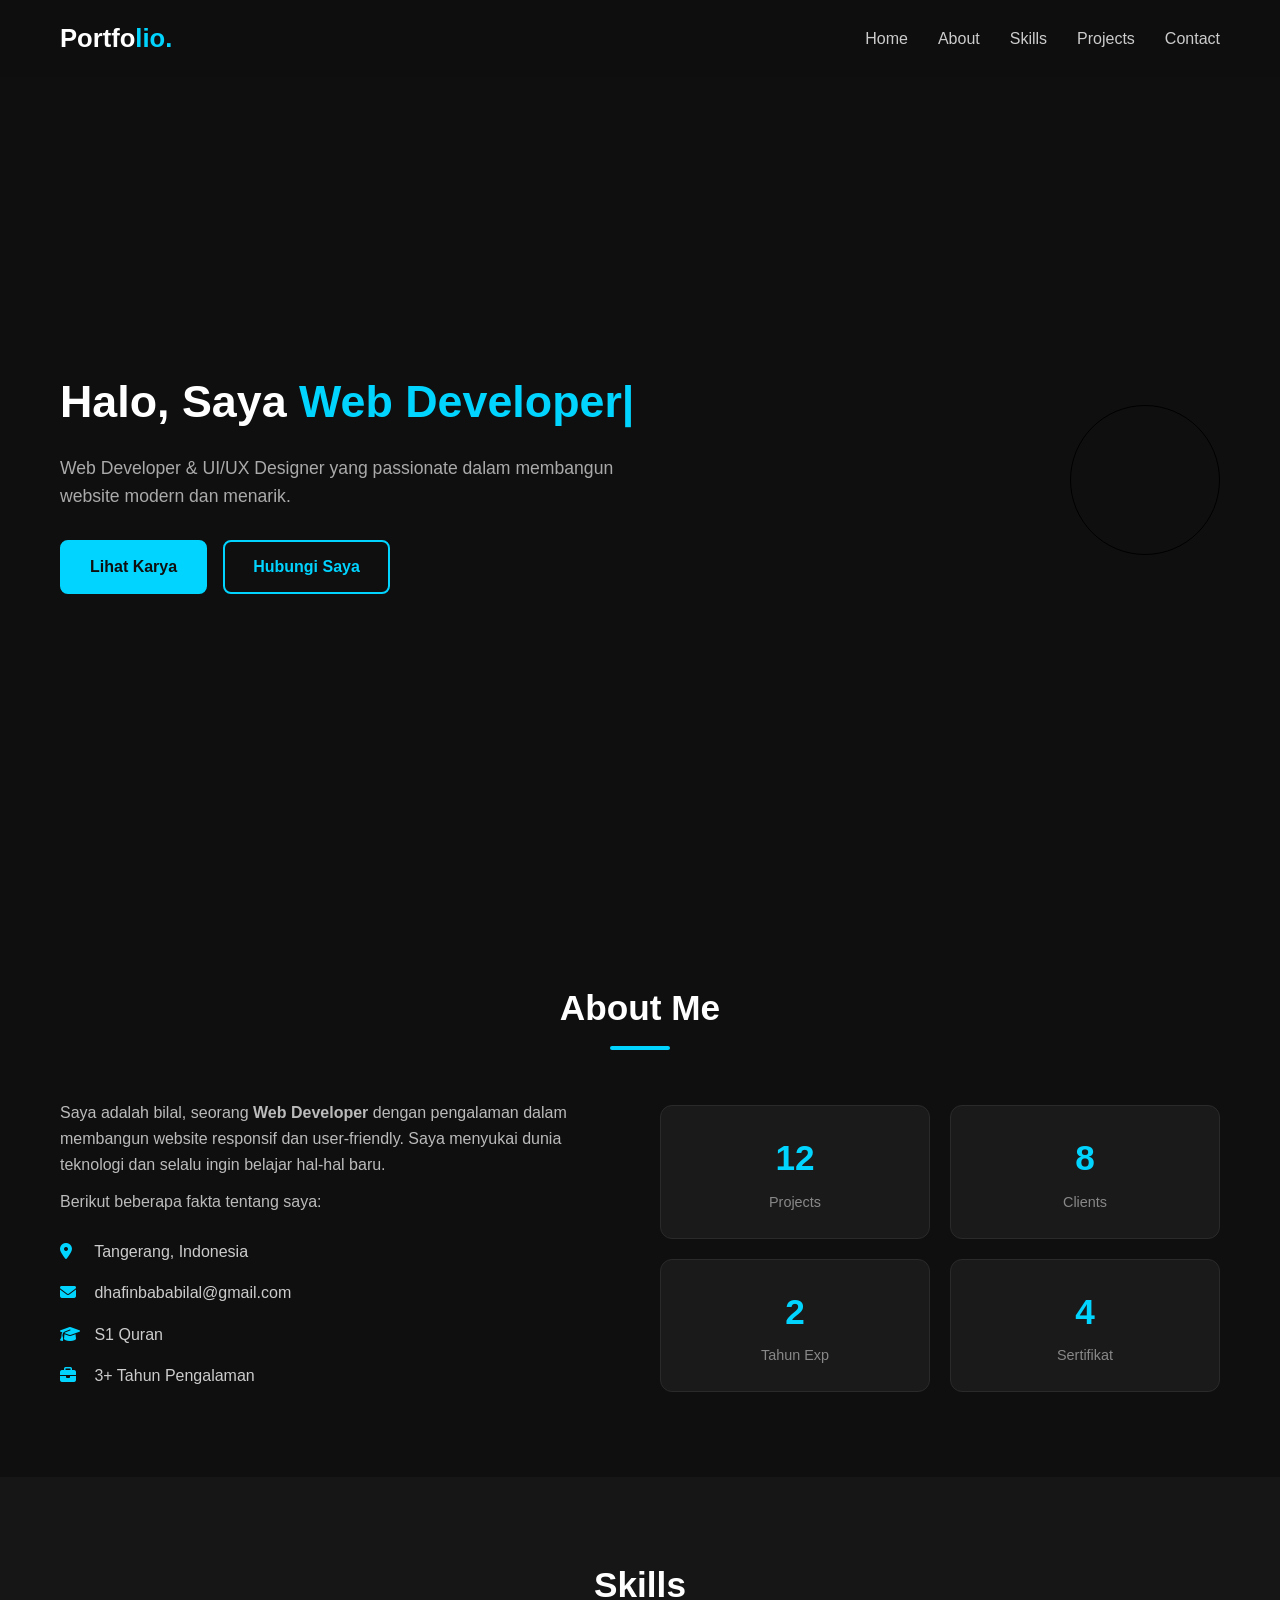
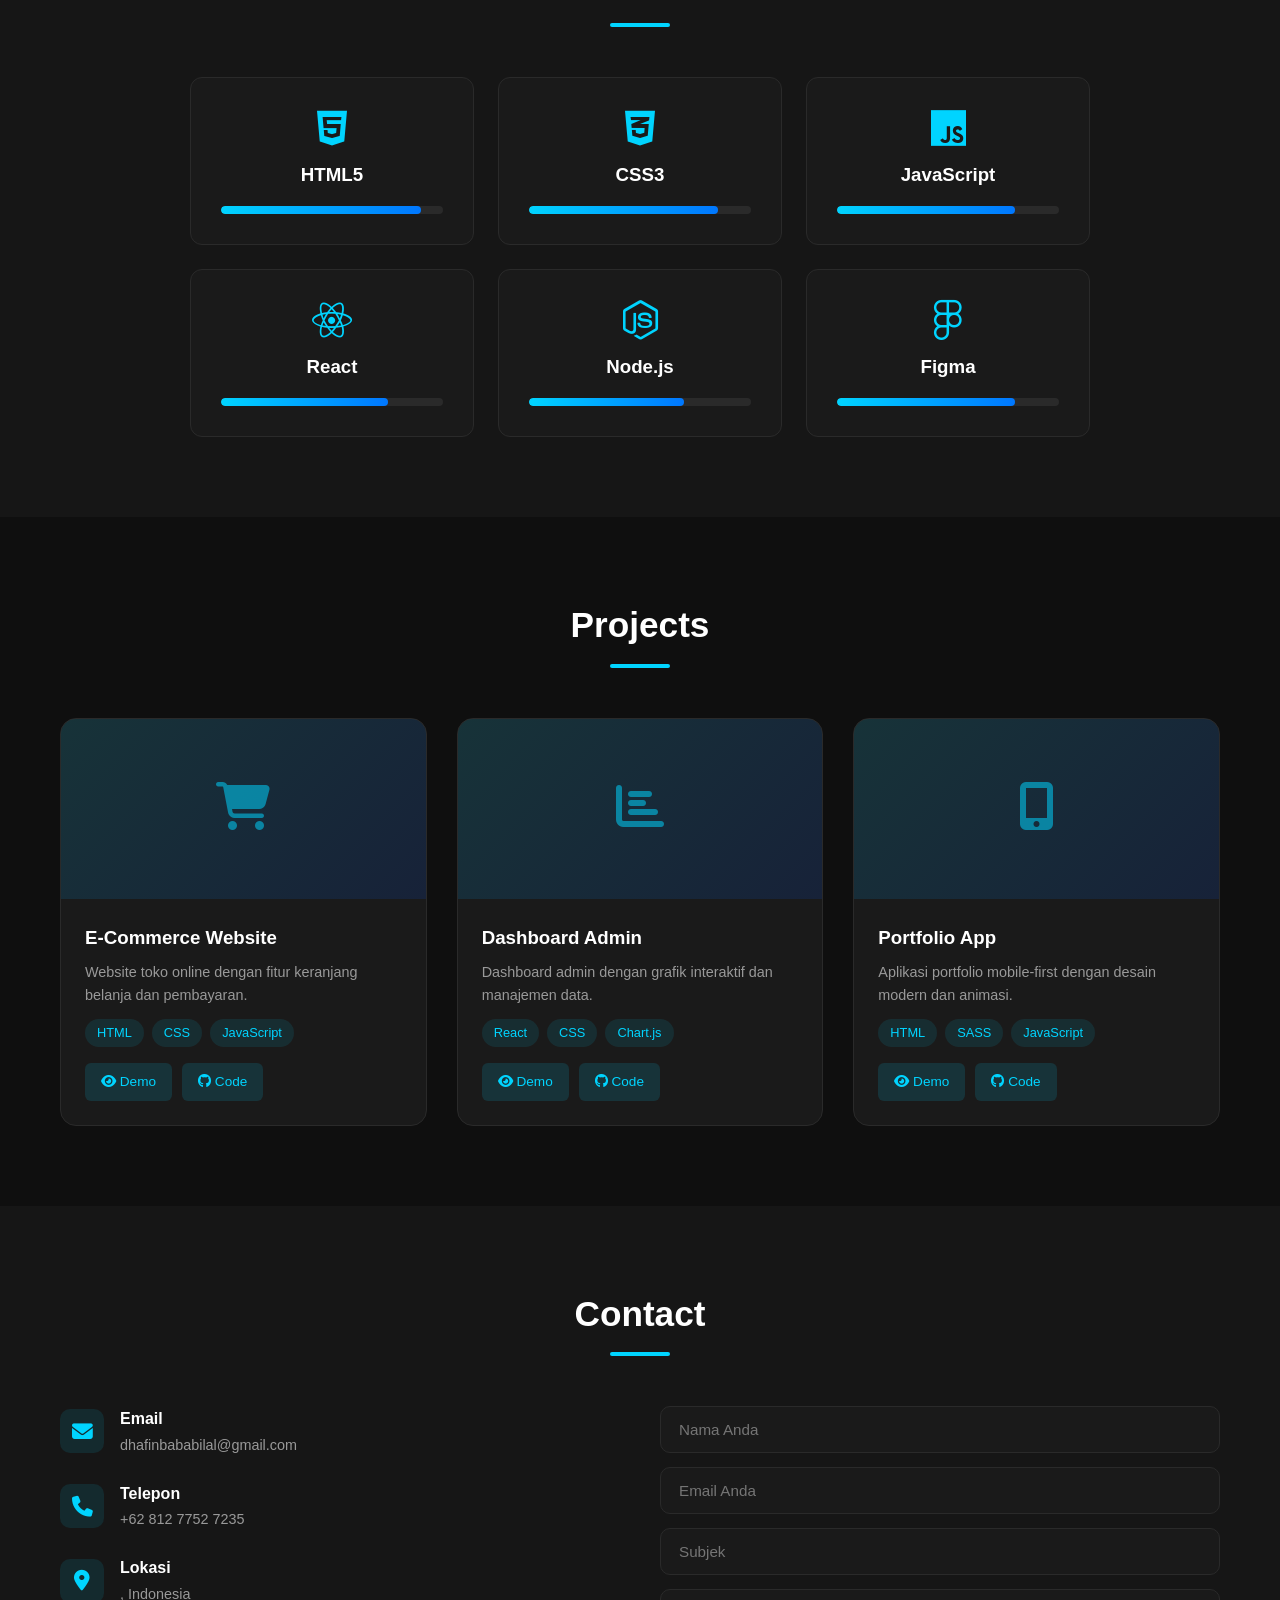
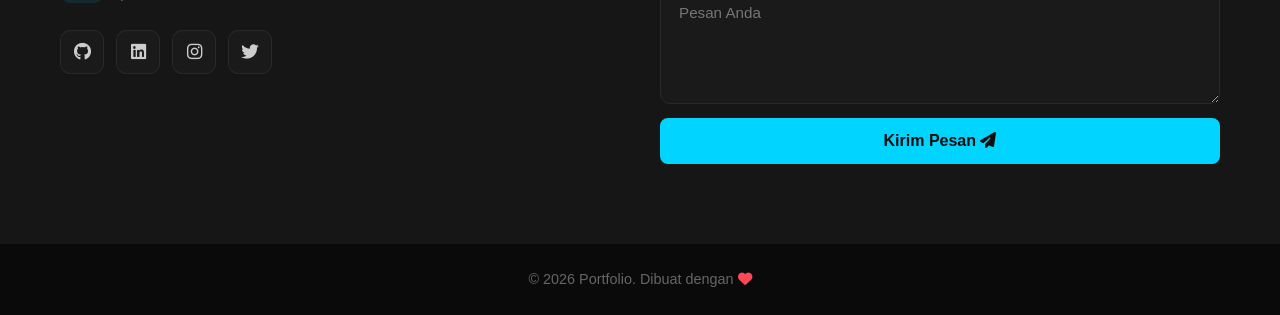
==== index.html @ b6129ddc "Add files via upload" ====
<!DOCTYPE html>
<html lang="id">
<head>
    <meta charset="UTF-8">
    <meta name="viewport" content="width=device-width, initial-scale=1.0">
    <title>Portfolio - Nama Kamu</title>
    <link rel="stylesheet" href="style.css">
    <link rel="stylesheet" href="https://cdnjs.cloudflare.com/ajax/libs/font-awesome/6.5.0/css/all.min.css">
</head>
<body>

    <!-- NAVBAR -->
    <nav class="navbar">
        <div class="logo">Portfo<span>lio.</span></div>
        <ul class="nav-links">
            <li><a href="#home">Home</a></li>
            <li><a href="#about">About</a></li>
            <li><a href="#skills">Skills</a></li>
            <li><a href="#projects">Projects</a></li>
            <li><a href="#contact">Contact</a></li>
        </ul>
        <div class="hamburger">
            <i class="fas fa-bars"></i>
        </div>
    </nav>

    <!-- HERO -->
    <section id="home" class="hero">
        <div class="hero-content">
            <h1>Halo, Saya <span class="typed-text"></span><span class="cursor">|</span></h1>
            <p>Web Developer & UI/UX Designer yang passionate dalam membangun website modern dan menarik.</p>
            <div class="hero-buttons">
                <a href="#projects" class="btn btn-primary">Lihat Karya</a>
                <a href="#contact" class="btn btn-outline">Hubungi Saya</a>
            </div>  
        </div>
        <div class="hero-image">
            <div class="img-ava">
              <img src="images/ava.png" alt="">
                <i class="fas fa-user"></i>
            </div>
        </div>
    </section>

    <!-- ABOUT -->
    <section id="about" class="section">
        <h2 class="section-title">About Me</h2>
        <div class="about-container">
            <div class="about-text">
                <p>Saya adalah bilal, seorang <strong>Web Developer</strong> dengan pengalaman dalam membangun website responsif dan user-friendly. Saya menyukai dunia teknologi dan selalu ingin belajar hal-hal baru.</p>
                <p>Berikut beberapa fakta tentang saya:</p>
                <ul class="about-list">
                    <li><i class="fas fa-map-marker-alt"></i> Tangerang, Indonesia</li>
                    <li><i class="fas fa-envelope"></i> dhafinbababilal@gmail.com</li>
                    <li><i class="fas fa-graduation-cap"></i> S1 Quran</li>
                    <li><i class="fas fa-briefcase"></i> 3+ Tahun Pengalaman</li>
                </ul>
            </div>
            <div class="about-stats">
                <div class="stat-item">
                    <h3 class="counter" data-target="15">0</h3>
                    <p>Projects</p>
                </div>
                <div class="stat-item">
                    <h3 class="counter" data-target="10">0</h3>
                    <p>Clients</p>
                </div>
                <div class="stat-item">
                    <h3 class="counter" data-target="2">0</h3>
                    <p>Tahun Exp</p>
                </div>
                <div class="stat-item">
                    <h3 class="counter" data-target="5">0</h3>
                    <p>Sertifikat</p>
                </div>
            </div>
        </div>
    </section>

    <!-- SKILLS -->
    <section id="skills" class="section section-alt">
        <h2 class="section-title">Skills</h2>
        <div class="skills-container">
            <div class="skill-card">
                <i class="fab fa-html5"></i>
                <h3>HTML5</h3>
                <div class="progress-bar"><div class="progress" data-width="90"></div></div>
            </div>
            <div class="skill-card">
                <i class="fab fa-css3-alt"></i>
                <h3>CSS3</h3>
                <div class="progress-bar"><div class="progress" data-width="85"></div></div>
            </div>
            <div class="skill-card">
                <i class="fab fa-js"></i>
                <h3>JavaScript</h3>
                <div class="progress-bar"><div class="progress" data-width="80"></div></div>
            </div>
            <div class="skill-card">
                <i class="fab fa-react"></i>
                <h3>React</h3>
                <div class="progress-bar"><div class="progress" data-width="75"></div></div>
            </div>
            <div class="skill-card">
                <i class="fab fa-node-js"></i>
                <h3>Node.js</h3>
                <div class="progress-bar"><div class="progress" data-width="70"></div></div>
            </div>
            <div class="skill-card">
                <i class="fab fa-figma"></i>
                <h3>Figma</h3>
                <div class="progress-bar"><div class="progress" data-width="80"></div></div>
            </div>
        </div>
    </section>

    <!-- PROJECTS -->
    <section id="projects" class="section">
        <h2 class="section-title">Projects</h2>
        <div class="projects-container">
            <div class="project-card">
                <div class="project-image">
                    <div class="project-placeholder"><i class="fas fa-shopping-cart"></i></div>
                </div>
                <div class="project-info">
                    <h3>E-Commerce Website</h3>
                    <p>Website toko online dengan fitur keranjang belanja dan pembayaran.</p>
                    <div class="tech-tags">
                        <span>HTML</span><span>CSS</span><span>JavaScript</span>
                    </div>
                    <div class="project-links">
                        <a href="#" class="btn-small"><i class="fas fa-eye"></i> Demo</a>
                        <a href="#" class="btn-small"><i class="fab fa-github"></i> Code</a>
                    </div>
                </div>
            </div>
            <div class="project-card">
                <div class="project-image">
                    <div class="project-placeholder"><i class="fas fa-chart-bar"></i></div>
                </div>
                <div class="project-info">
                    <h3>Dashboard Admin</h3>
                    <p>Dashboard admin dengan grafik interaktif dan manajemen data.</p>
                    <div class="tech-tags">
                        <span>React</span><span>CSS</span><span>Chart.js</span>
                    </div>
                    <div class="project-links">
                        <a href="#" class="btn-small"><i class="fas fa-eye"></i> Demo</a>
                        <a href="#" class="btn-small"><i class="fab fa-github"></i> Code</a>
                    </div>
                </div>
            </div>
            <div class="project-card">
                <div class="project-image">
                    <div class="project-placeholder"><i class="fas fa-mobile-alt"></i></div>
                </div>
                <div class="project-info">
                    <h3>Portfolio App</h3>
                    <p>Aplikasi portfolio mobile-first dengan desain modern dan animasi.</p>
                    <div class="tech-tags">
                        <span>HTML</span><span>SASS</span><span>JavaScript</span>
                    </div>
                    <div class="project-links">
                        <a href="#" class="btn-small"><i class="fas fa-eye"></i> Demo</a>
                        <a href="#" class="btn-small"><i class="fab fa-github"></i> Code</a>
                    </div>
                </div>
            </div>
        </div>
    </section>

    <!-- CONTACT -->
    <section id="contact" class="section section-alt">
        <h2 class="section-title">Contact</h2>
        <div class="contact-container">
            <div class="contact-info">
                <div class="contact-item">
                    <i class="fas fa-envelope"></i>
                    <div>
                        <h4>Email</h4>
                        <p>dhafinbababilal@gmail.com</p>
                    </div>
                </div>
                <div class="contact-item">
                    <i class="fas fa-phone"></i>
                    <div>
                        <h4>Telepon</h4>
                        <p>+62 812 7752 7235</p>
                    </div>
                </div>
                <div class="contact-item">
                    <i class="fas fa-map-marker-alt"></i>
                    <div>
                        <h4>Lokasi</h4>
                        <p>, Indonesia</p>
                    </div>
                </div>
                <div class="social-links">
                    <a href="#"><i class="fab fa-github"></i></a>
                    <a href="#"><i class="fab fa-linkedin"></i></a>
                    <a href="#"><i class="fab fa-instagram"></i></a>
                    <a href="#"><i class="fab fa-twitter"></i></a>
                </div>
            </div>
            <form class="contact-form" id="contactForm">
                <input type="text" placeholder="Nama Anda" required>
                <input type="email" placeholder="Email Anda" required>
                <input type="text" placeholder="Subjek">
                <textarea placeholder="Pesan Anda" rows="5" required></textarea>
                <button type="submit" class="btn btn-primary">Kirim Pesan <i class="fas fa-paper-plane"></i></button>
            </form>
        </div>
    </section>

    <!-- FOOTER -->
    <footer>
        <p>&copy; 2026 Portfolio. Dibuat dengan <i class="fas fa-heart"></i></p>
    </footer>

    <script src="script.js"></script>
</body>
</html>
---- style.css ----
/* ============ RESET & BASE ============ */
* {
    margin: 0;
    padding: 0;
    box-sizing: border-box;
}

html {
    scroll-behavior: smooth;
}

body {
    font-family: 'Segoe UI', Tahoma, Geneva, Verdana, sans-serif;
    background-color: #0f0f0f;
    color: #e0e0e0;
    line-height: 1.6;
}

a {
    text-decoration: none;
    color: inherit;
}

ul {
    list-style: none;
}

/* ============ NAVBAR ============ */
.navbar {
    position: fixed;
    top: 0;
    width: 100%;
    display: flex;
    justify-content: space-between;
    align-items: center;
    padding: 18px 60px;
    background: rgba(15, 15, 15, 0.85);
    backdrop-filter: blur(12px);
    z-index: 1000;
    transition: all 0.3s;
}

.img-ava {
  width: 150px;        
  height: 150px;       
  border-radius: 200%; 
  overflow: hidden;    
  
  border: 1px solid black; 
}

.img-ava img {
  width: 100%;         
  object-fit: cover;  
}

.navbar.scrolled {
    padding: 12px 60px;
    box-shadow: 0 2px 30px rgba(0, 0, 0, 0.5);
}

.logo {
    font-size: 1.6rem;
    font-weight: 700;
    color: #fff;
}

.logo span {
    color: #00d4ff;
}

.nav-links {
    display: flex;
    gap: 30px;
}

.nav-links a {
    color: #ccc;
    font-weight: 500;
    position: relative;
    transition: color 0.3s;
}

.nav-links a::after {
    content: '';
    position: absolute;
    bottom: -4px;
    left: 0;
    width: 0;
    height: 2px;
    background: #00d4ff;
    transition: width 0.3s;
}

.nav-links a:hover {
    color: #00d4ff;
}

.nav-links a:hover::after {
    width: 100%;
}

.hamburger {
    display: none;
    font-size: 1.5rem;
    cursor: pointer;
    color: #fff;
}

/* ============ HERO ============ */
.hero {
    min-height: 100vh;
    display: flex;
    align-items: center;
    justify-content: space-between;
    padding: 120px 60px 60px;
    gap: 40px;
}

.hero-content {
    max-width: 600px;
}

.hero-content h1 {
    font-size: 2.8rem;
    margin-bottom: 16px;
    color: #fff;
}

.hero-content h1 span.typed-text {
    color: #00d4ff;
}

.cursor {
    display: inline-block;
    color: #00d4ff;
    animation: blink 0.7s infinite;
}

@keyframes blink {
    0%, 100% { opacity: 1; }
    50% { opacity: 0; }
}

.hero-content p {
    font-size: 1.1rem;
    color: #aaa;
    margin-bottom: 30px;
}

.hero-buttons {
    display: flex;
    gap: 16px;
}

.btn {
    padding: 12px 28px;
    border-radius: 8px;
    font-size: 1rem;
    font-weight: 600;
    cursor: pointer;
    transition: all 0.3s;
    border: 2px solid transparent;
}

.btn-primary {
    background: #00d4ff;
    color: #0f0f0f;
    border-color: #00d4ff;
}

.btn-primary:hover {
    background: transparent;
    color: #00d4ff;
}

.btn-outline {
    background: transparent;
    color: #00d4ff;
    border-color: #00d4ff;
}

.btn-outline:hover {
    background: #00d4ff;
    color: #0f0f0f;
}

.hero-image {
    display: flex;
    justify-content: center;
    align-items: center;
}

.image-placeholder {
    width: 300px;
    height: 300px;
    border-radius: 50%;
    background: linear-gradient(135deg, #00d4ff33, #0055ff33);
    display: flex;
    align-items: center;
    justify-content: center;
    font-size: 6rem;
    color: #00d4ff;
    border: 3px solid #00d4ff44;
}

/* ============ SECTIONS ============ */
.section {
    padding: 80px 60px;
}

.section-alt {
    background: #161616;
}

.section-title {
    text-align: center;
    font-size: 2.2rem;
    margin-bottom: 50px;
    color: #fff;
    position: relative;
}

.section-title::after {
    content: '';
    display: block;
    width: 60px;
    height: 4px;
    background: #00d4ff;
    margin: 10px auto 0;
    border-radius: 2px;
}

/* ============ ABOUT ============ */
.about-container {
    display: grid;
    grid-template-columns: 1fr 1fr;
    gap: 40px;
    align-items: center;
}

.about-text p {
    margin-bottom: 12px;
    color: #bbb;
}

.about-list {
    margin-top: 16px;
}

.about-list li {
    padding: 8px 0;
    color: #ccc;
}

.about-list i {
    color: #00d4ff;
    margin-right: 10px;
    width: 20px;
}

.about-stats {
    display: grid;
    grid-template-columns: 1fr 1fr;
    gap: 20px;
}

.stat-item {
    background: #1a1a1a;
    padding: 24px;
    border-radius: 12px;
    text-align: center;
    border: 1px solid #2a2a2a;
    transition: transform 0.3s, border-color 0.3s;
}

.stat-item:hover {
    transform: translateY(-5px);
    border-color: #00d4ff44;
}

.stat-item h3 {
    font-size: 2.2rem;
    color: #00d4ff;
}

.stat-item p {
    color: #888;
    font-size: 0.9rem;
    margin-top: 4px;
}

/* ============ SKILLS ============ */
.skills-container {
    display: grid;
    grid-template-columns: repeat(3, 1fr);
    gap: 24px;
    max-width: 900px;
    margin: 0 auto;
}

.skill-card {
    background: #1a1a1a;
    padding: 30px;
    border-radius: 12px;
    text-align: center;
    border: 1px solid #2a2a2a;
    transition: transform 0.3s, border-color 0.3s;
}

.skill-card:hover {
    transform: translateY(-5px);
    border-color: #00d4ff44;
}

.skill-card i {
    font-size: 2.5rem;
    color: #00d4ff;
    margin-bottom: 12px;
}

.skill-card h3 {
    margin-bottom: 16px;
    color: #fff;
}

.progress-bar {
    width: 100%;
    height: 8px;
    background: #2a2a2a;
    border-radius: 4px;
    overflow: hidden;
}

.progress {
    height: 100%;
    background: linear-gradient(90deg, #00d4ff, #0077ff);
    border-radius: 4px;
    width: 0;
    transition: width 1.2s ease;
}

/* ============ PROJECTS ============ */
.projects-container {
    display: grid;
    grid-template-columns: repeat(auto-fit, minmax(300px, 1fr));
    gap: 30px;
}

.project-card {
    background: #1a1a1a;
    border-radius: 16px;
    overflow: hidden;
    border: 1px solid #2a2a2a;
    transition: transform 0.3s, border-color 0.3s;
}

.project-card:hover {
    transform: translateY(-8px);
    border-color: #00d4ff44;
}

.project-image {
    height: 180px;
    background: linear-gradient(135deg, #00d4ff22, #0055ff22);
    display: flex;
    align-items: center;
    justify-content: center;
}

.project-placeholder {
    font-size: 3rem;
    color: #00d4ff88;
}

.project-info {
    padding: 24px;
}

.project-info h3 {
    color: #fff;
    margin-bottom: 8px;
}

.project-info p {
    color: #999;
    font-size: 0.9rem;
    margin-bottom: 12px;
}

.tech-tags {
    display: flex;
    flex-wrap: wrap;
    gap: 8px;
    margin-bottom: 16px;
}

.tech-tags span {
    background: #00d4ff1a;
    color: #00d4ff;
    padding: 4px 12px;
    border-radius: 20px;
    font-size: 0.8rem;
}

.project-links {
    display: flex;
    gap: 10px;
}

.btn-small {
    padding: 8px 16px;
    border-radius: 6px;
    font-size: 0.85rem;
    background: #00d4ff22;
    color: #00d4ff;
    transition: all 0.3s;
}

.btn-small:hover {
    background: #00d4ff;
    color: #0f0f0f;
}

/* ============ CONTACT ============ */
.contact-container {
    display: grid;
    grid-template-columns: 1fr 1fr;
    gap: 40px;
}

.contact-item {
    display: flex;
    align-items: center;
    gap: 16px;
    margin-bottom: 24px;
}

.contact-item i {
    font-size: 1.3rem;
    color: #00d4ff;
    width: 44px;
    height: 44px;
    background: #00d4ff1a;
    display: flex;
    align-items: center;
    justify-content: center;
    border-radius: 10px;
}

.contact-item h4 {
    color: #fff;
    margin-bottom: 2px;
}

.contact-item p {
    color: #999;
    font-size: 0.9rem;
}

.social-links {
    display: flex;
    gap: 12px;
    margin-top: 20px;
}

.social-links a {
    width: 44px;
    height: 44px;
    background: #1a1a1a;
    border: 1px solid #2a2a2a;
    border-radius: 10px;
    display: flex;
    align-items: center;
    justify-content: center;
    font-size: 1.1rem;
    color: #ccc;
    transition: all 0.3s;
}

.social-links a:hover {
    background: #00d4ff;
    color: #0f0f0f;
    border-color: #00d4ff;
    transform: translateY(-3px);
}

.contact-form {
    display: flex;
    flex-direction: column;
    gap: 14px;
}

.contact-form input,
.contact-form textarea {
    padding: 14px 18px;
    background: #1a1a1a;
    border: 1px solid #2a2a2a;
    border-radius: 10px;
    color: #e0e0e0;
    font-size: 0.95rem;
    font-family: inherit;
    transition: border-color 0.3s;
    outline: none;
}

.contact-form input:focus,
.contact-form textarea:focus {
    border-color: #00d4ff;
}

/* ============ FOOTER ============ */
footer {
    text-align: center;
    padding: 24px;
    background: #0a0a0a;
    color: #666;
    font-size: 0.9rem;
}

footer i {
    color: #ff4757;
}

/* ============ SCROLL ANIMATION ============ */
.fade-in {
    opacity: 0;
    transform: translateY(30px);
    transition: opacity 0.6s ease, transform 0.6s ease;
}

.fade-in.visible {
    opacity: 1;
    transform: translateY(0);
}

/* ============ RESPONSIVE ============ */
@media (max-width: 768px) {
    .navbar {
        padding: 16px 24px;
    }

    .hamburger {
        display: block;
    }

    .nav-links {
        position: fixed;
        top: 0;
        right: -100%;
        width: 60%;
        height: 100vh;
        background: #1a1a1a;
        flex-direction: column;
        align-items: center;
        justify-content: center;
        gap: 24px;
        transition: right 0.4s;
    }

    .nav-links.active {
        right: 0;
    }

    .hero {
        flex-direction: column-reverse;
        text-align: center;
        padding: 120px 24px 60px;
    }

    .hero-content h1 {
        font-size: 2rem;
    }

    .hero-buttons {
        justify-content: center;
    }

    .image-placeholder {
        width: 200px;
        height: 200px;
        font-size: 4rem;
    }

    .section {
        padding: 60px 24px;
    }

    .about-container {
        grid-template-columns: 1fr;
    }

    .skills-container {
        grid-template-columns: repeat(2, 1fr);
    }

    .contact-container {
        grid-template-columns: 1fr;
    }
}
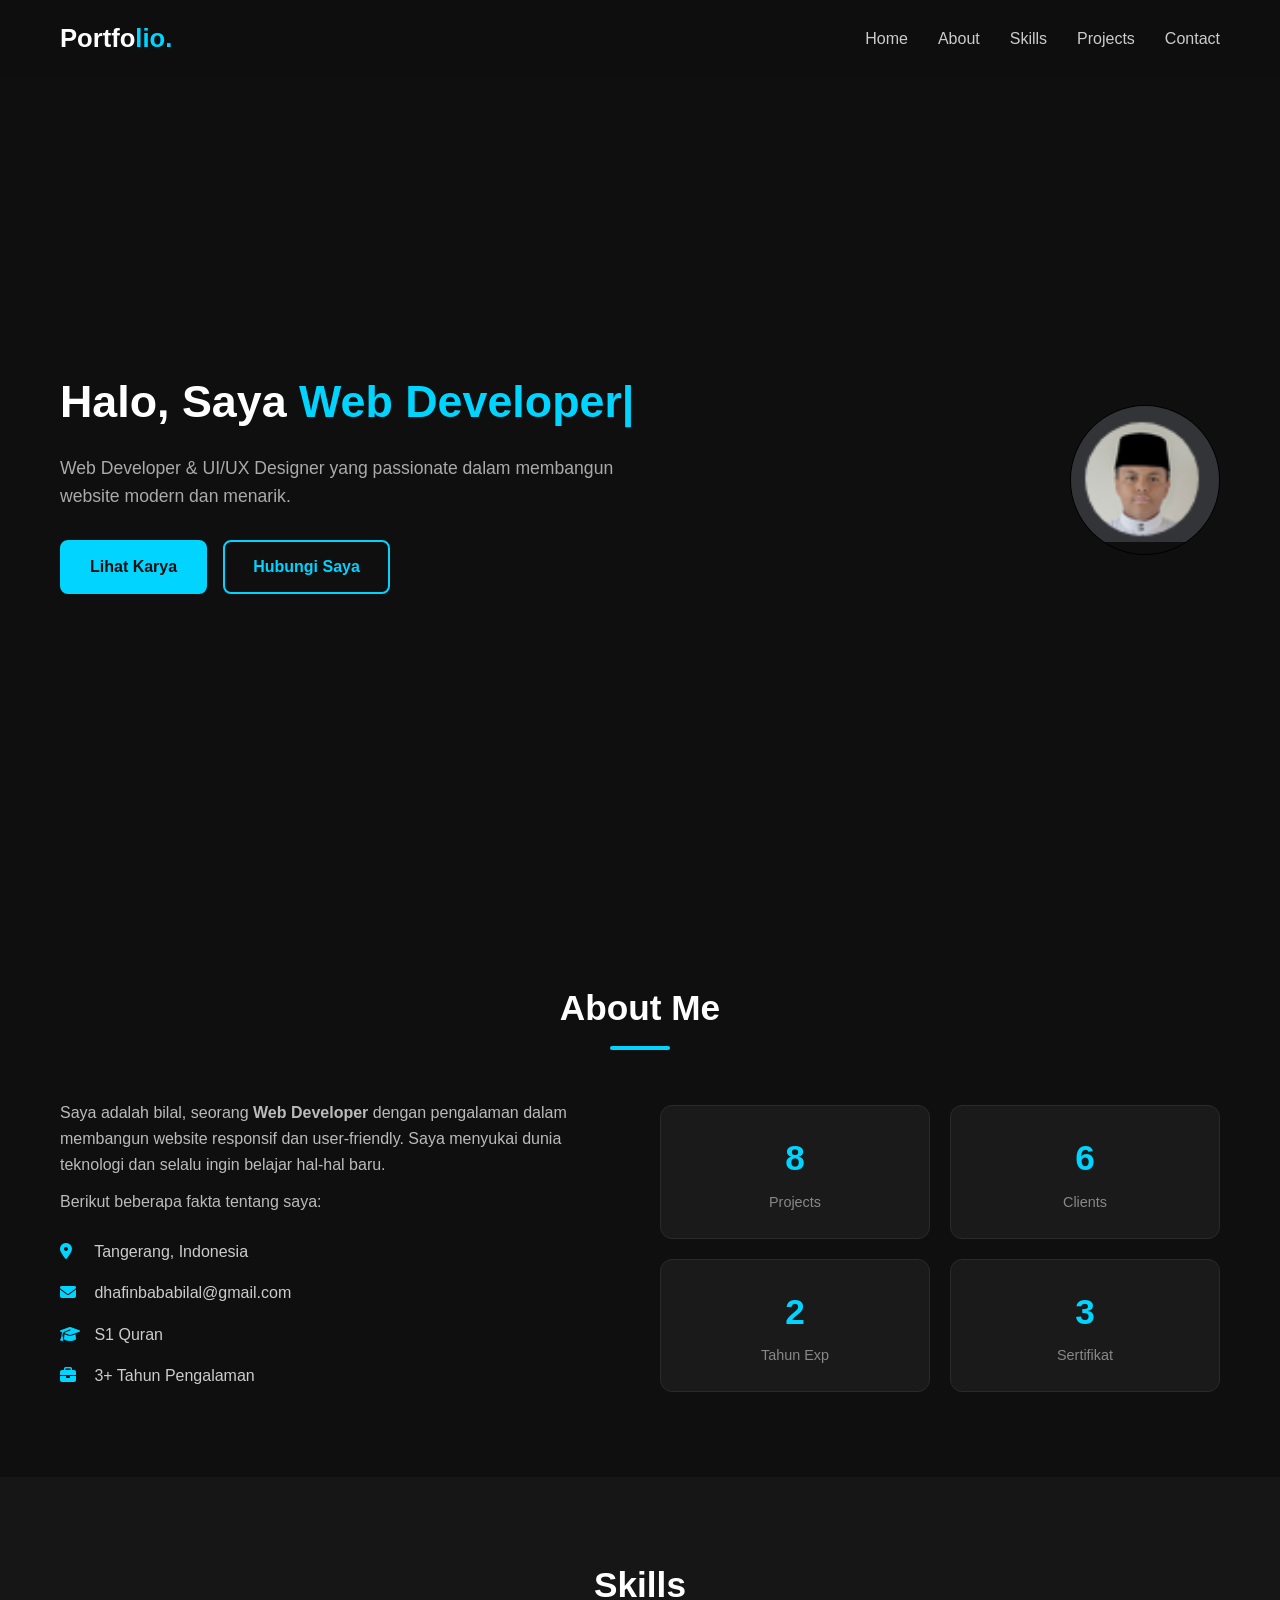
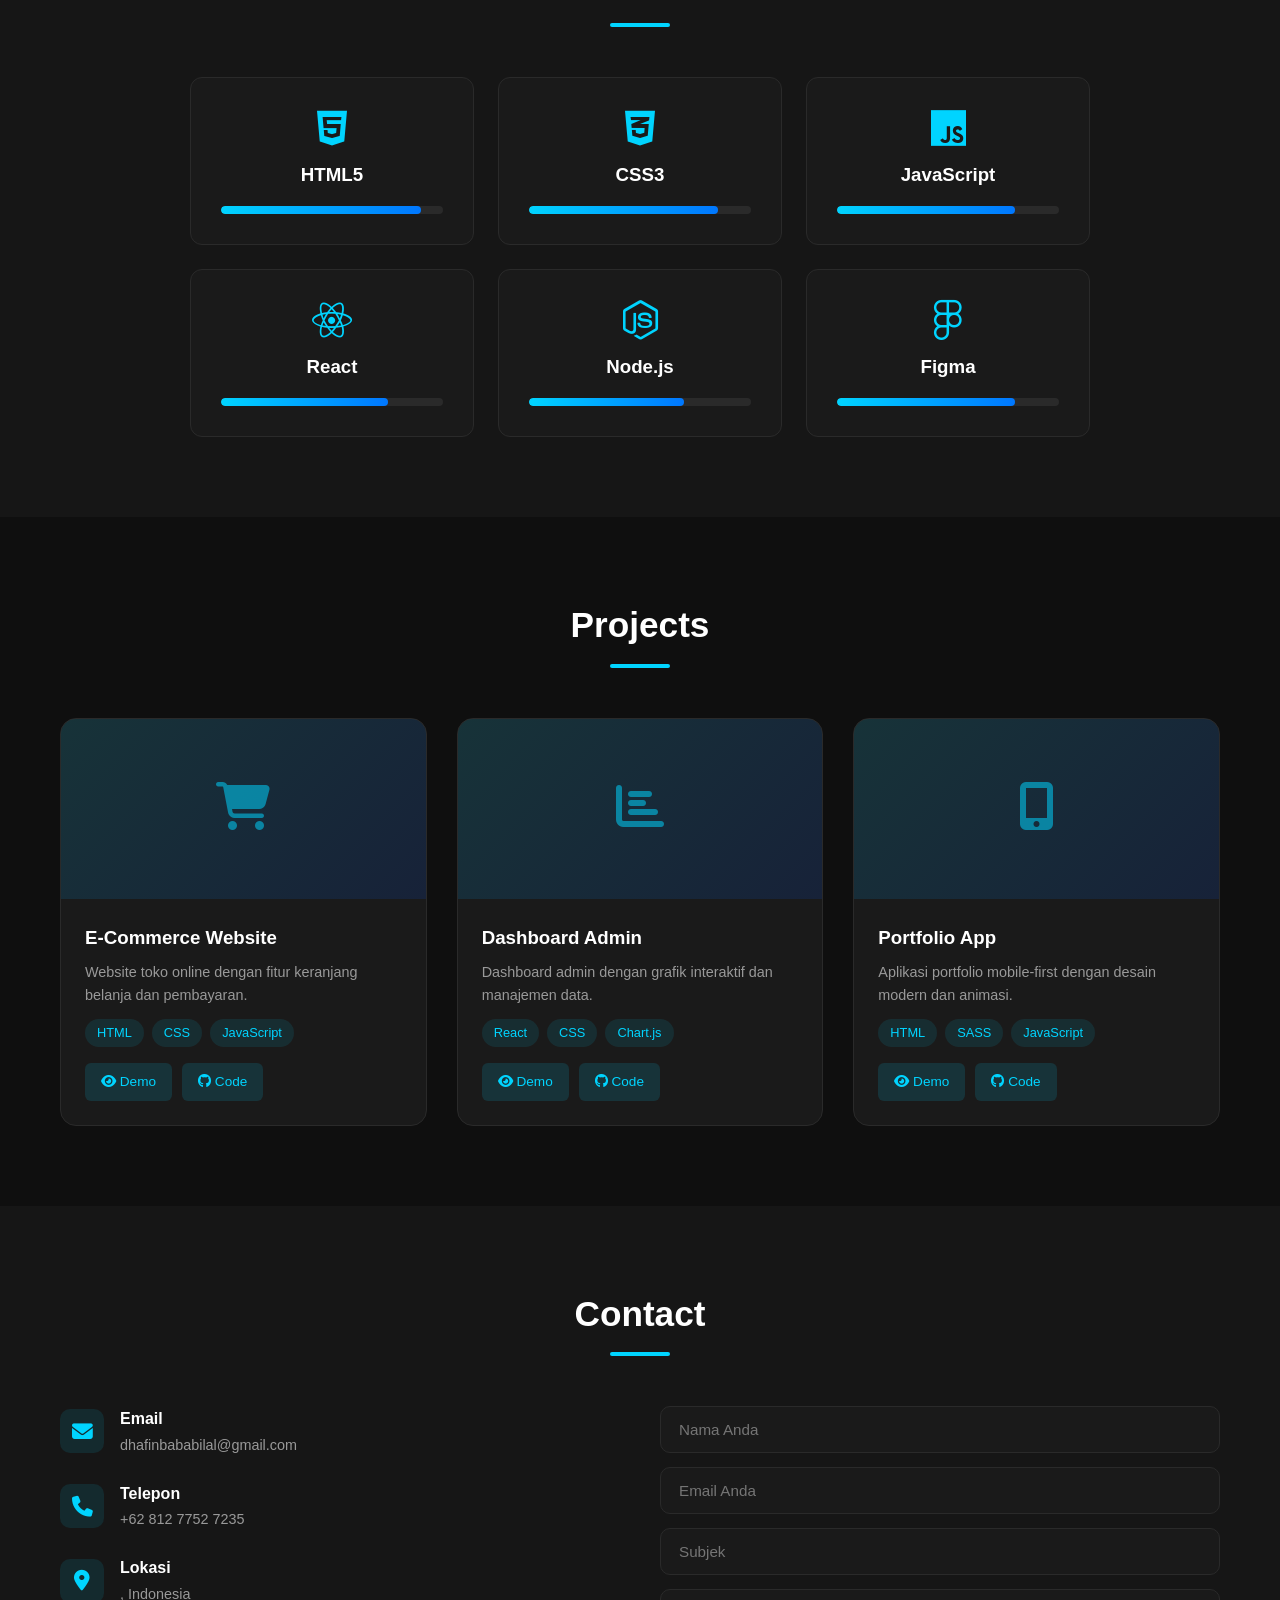
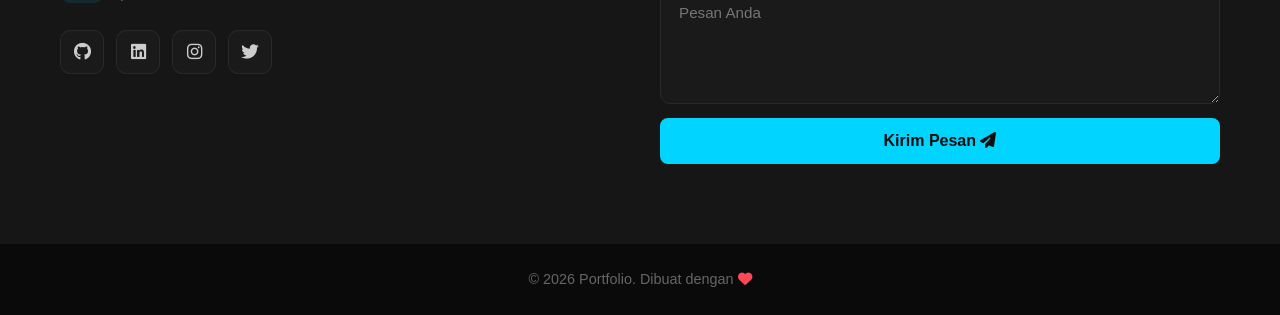
==== commit f4794241: "Fix HTML structure and formatting issues" ====
--- a/index.html
+++ b/index.html
@@ -36,7 +36,7 @@
         </div>
         <div class="hero-image">
             <div class="img-ava">
-              <img src="images/ava.png" alt="">
+              <img src="ava.png" alt="">
                 <i class="fas fa-user"></i>
             </div>
         </div>
@@ -219,4 +219,4 @@
 
     <script src="script.js"></script>
 </body>
-</html>+</html>
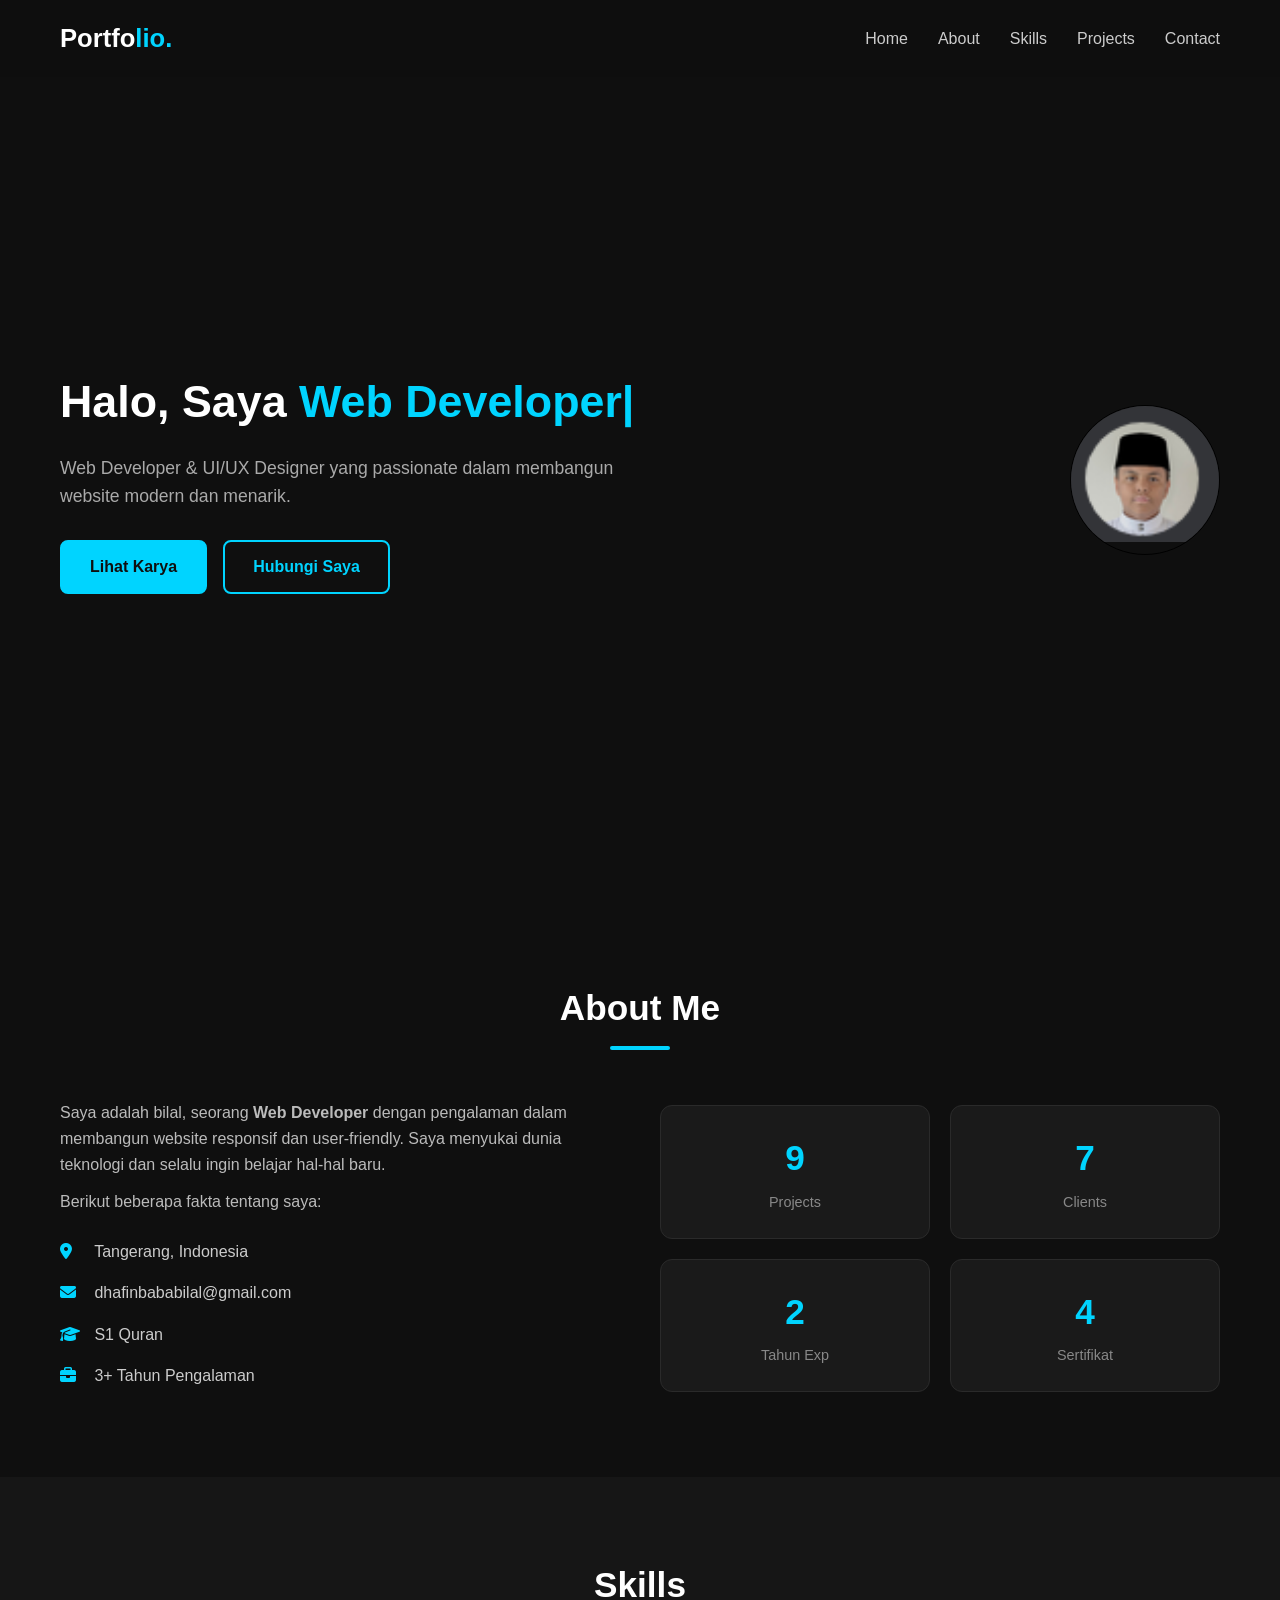
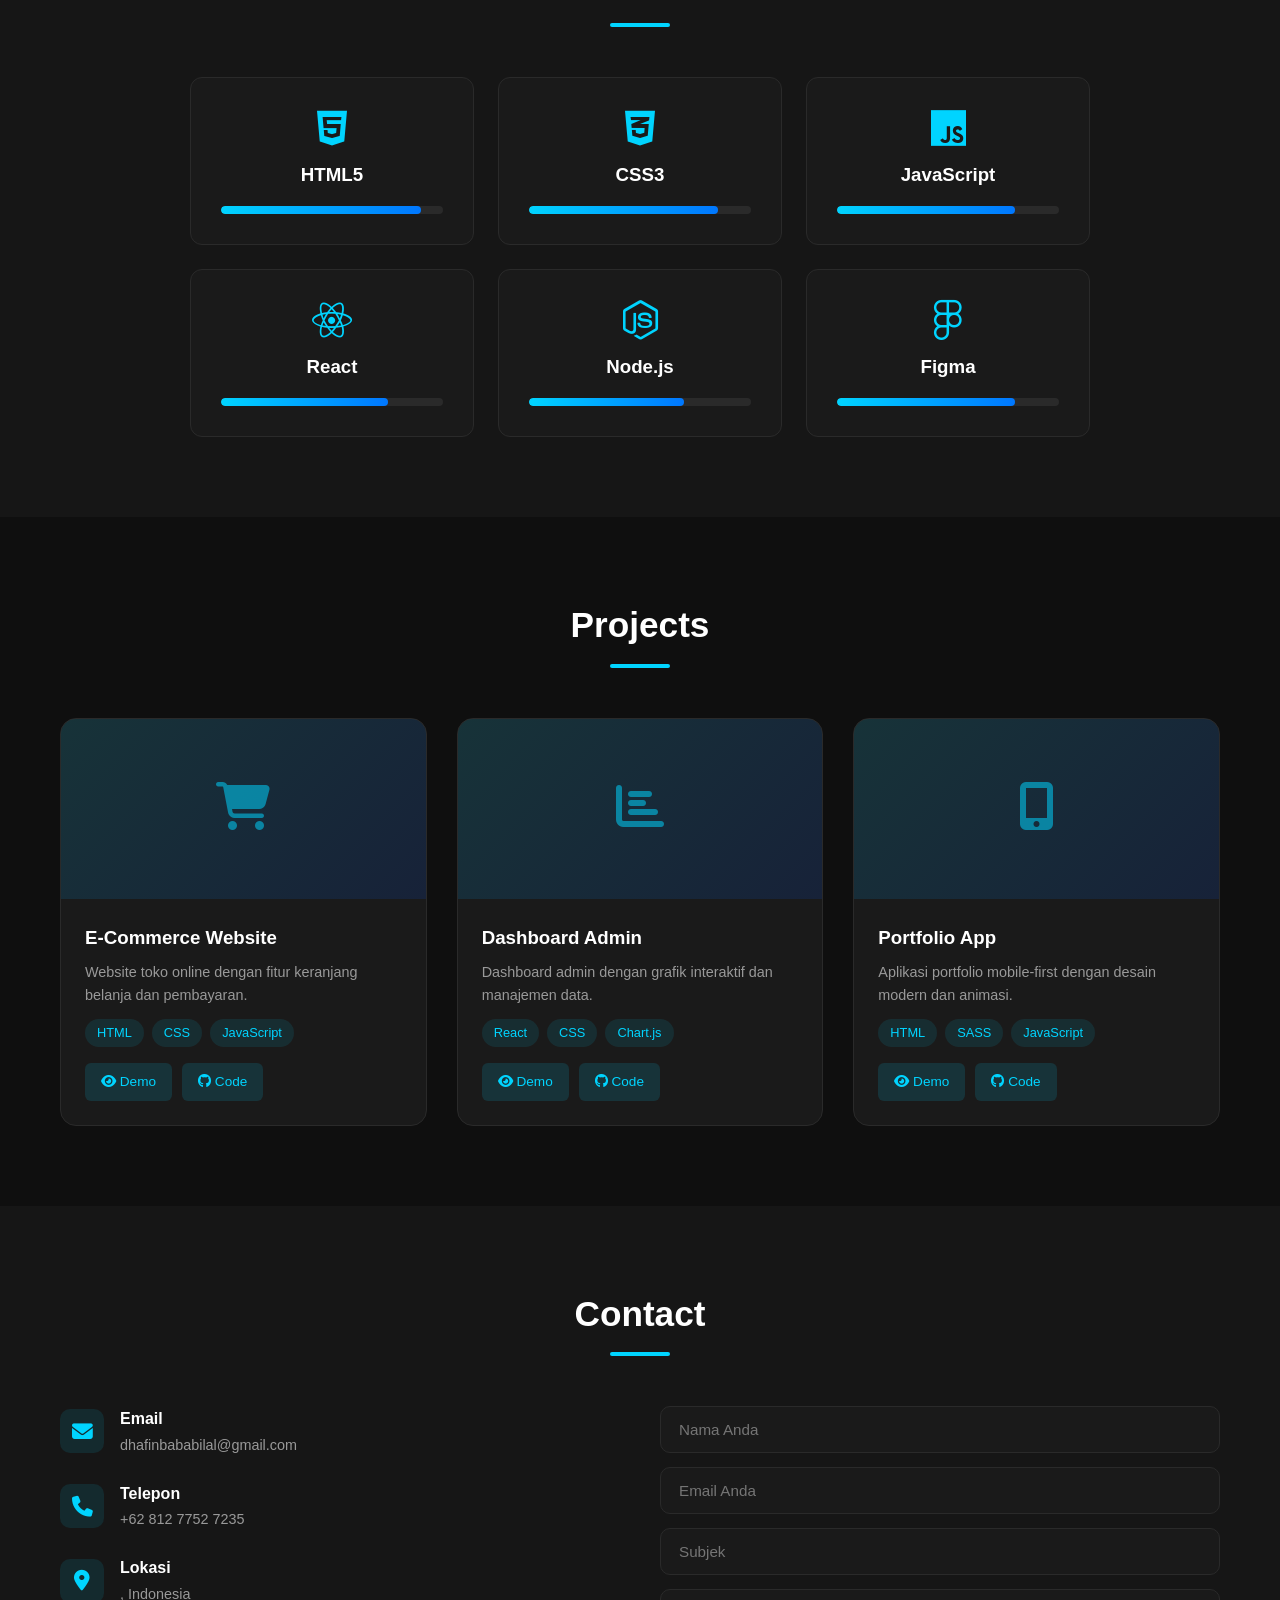
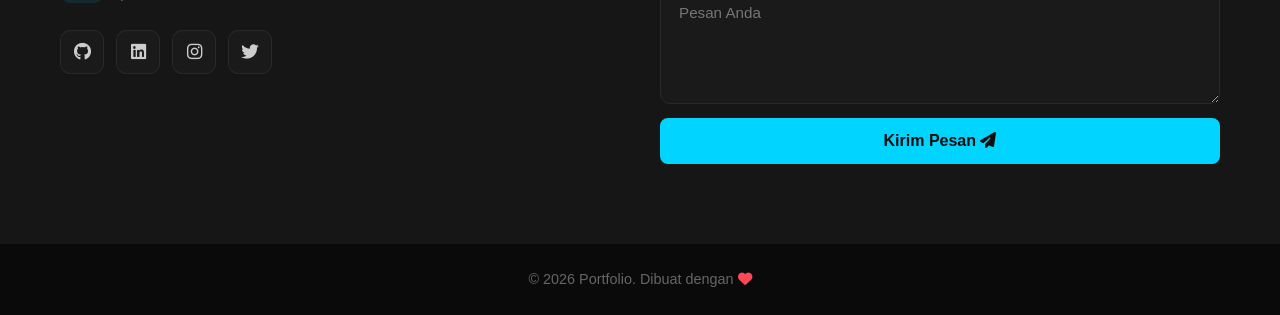
==== commit 6e0dd0ad: "Update index.html" ====
--- a/index.html
+++ b/index.html
@@ -3,7 +3,7 @@
 <head>
     <meta charset="UTF-8">
     <meta name="viewport" content="width=device-width, initial-scale=1.0">
-    <title>Portfolio - Nama Kamu</title>
+    <title>Portfolio | Bilal Dhafin</title>
     <link rel="stylesheet" href="style.css">
     <link rel="stylesheet" href="https://cdnjs.cloudflare.com/ajax/libs/font-awesome/6.5.0/css/all.min.css">
 </head>
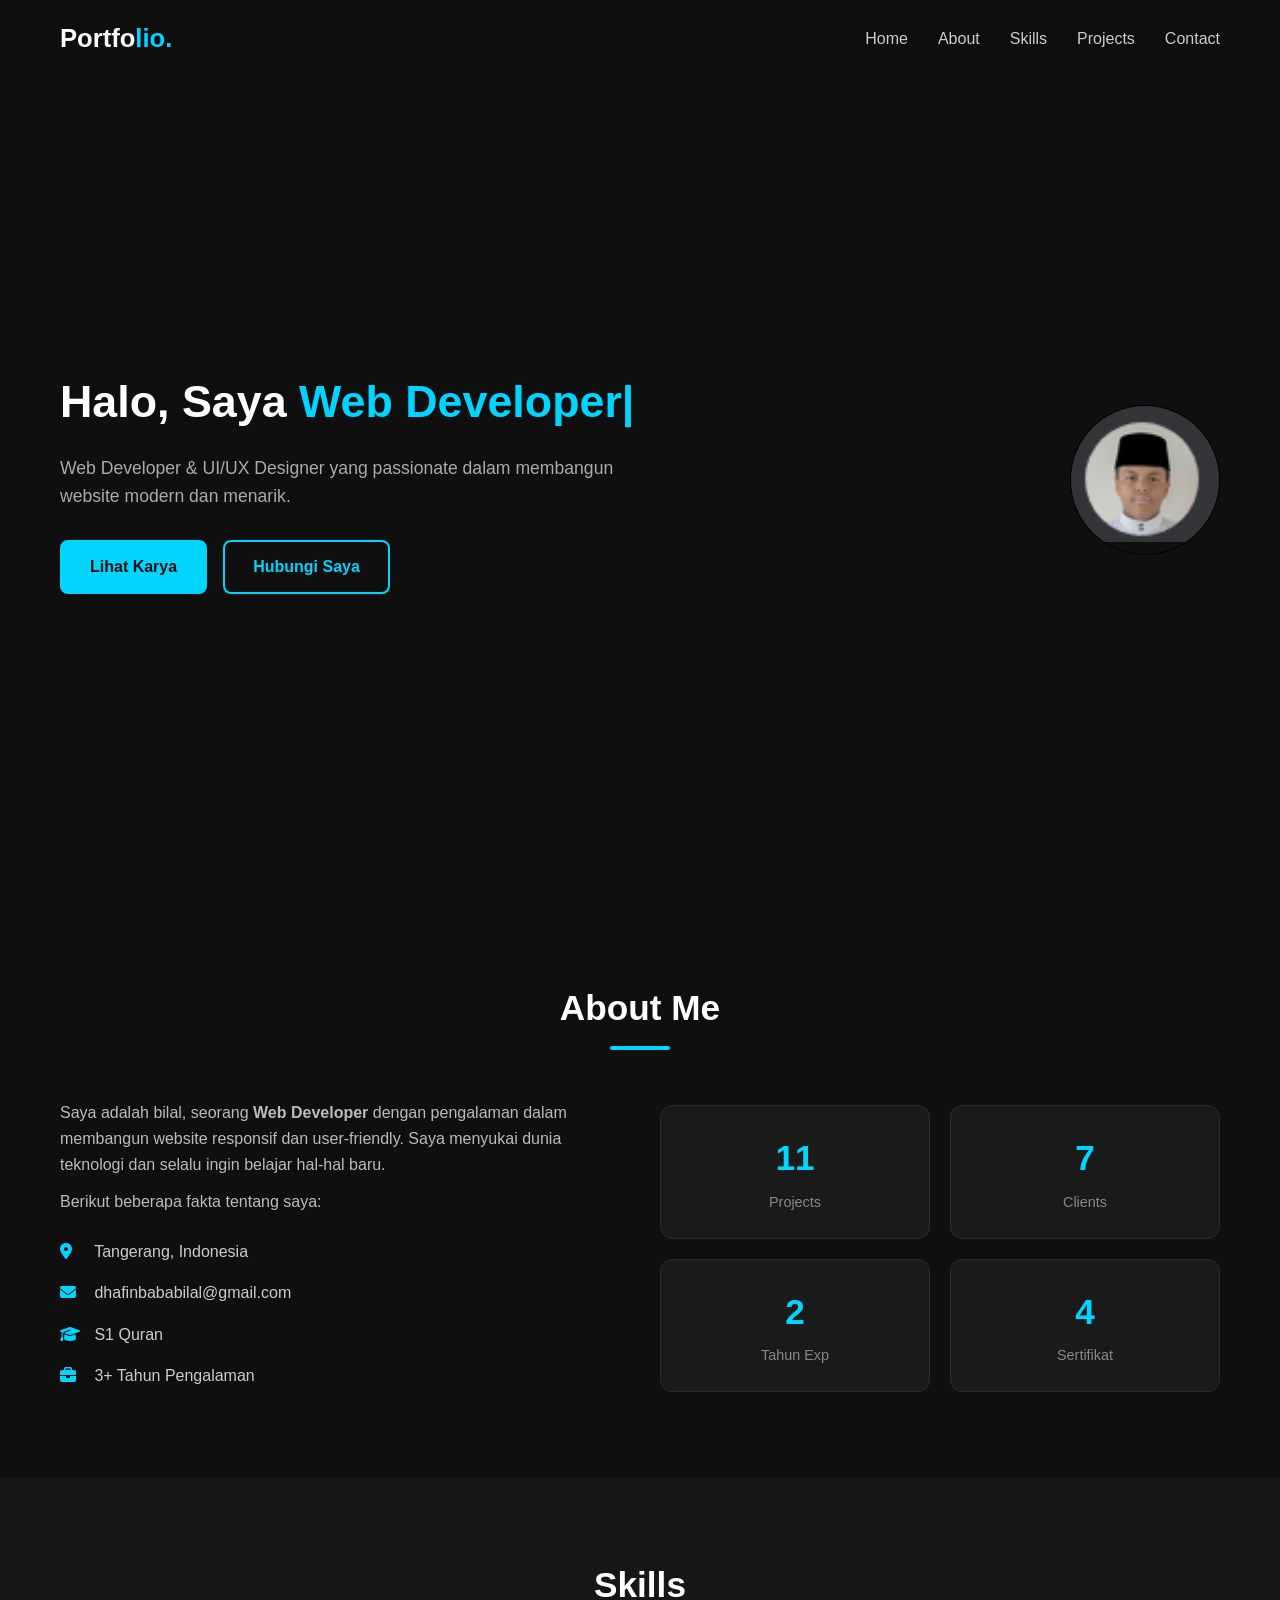
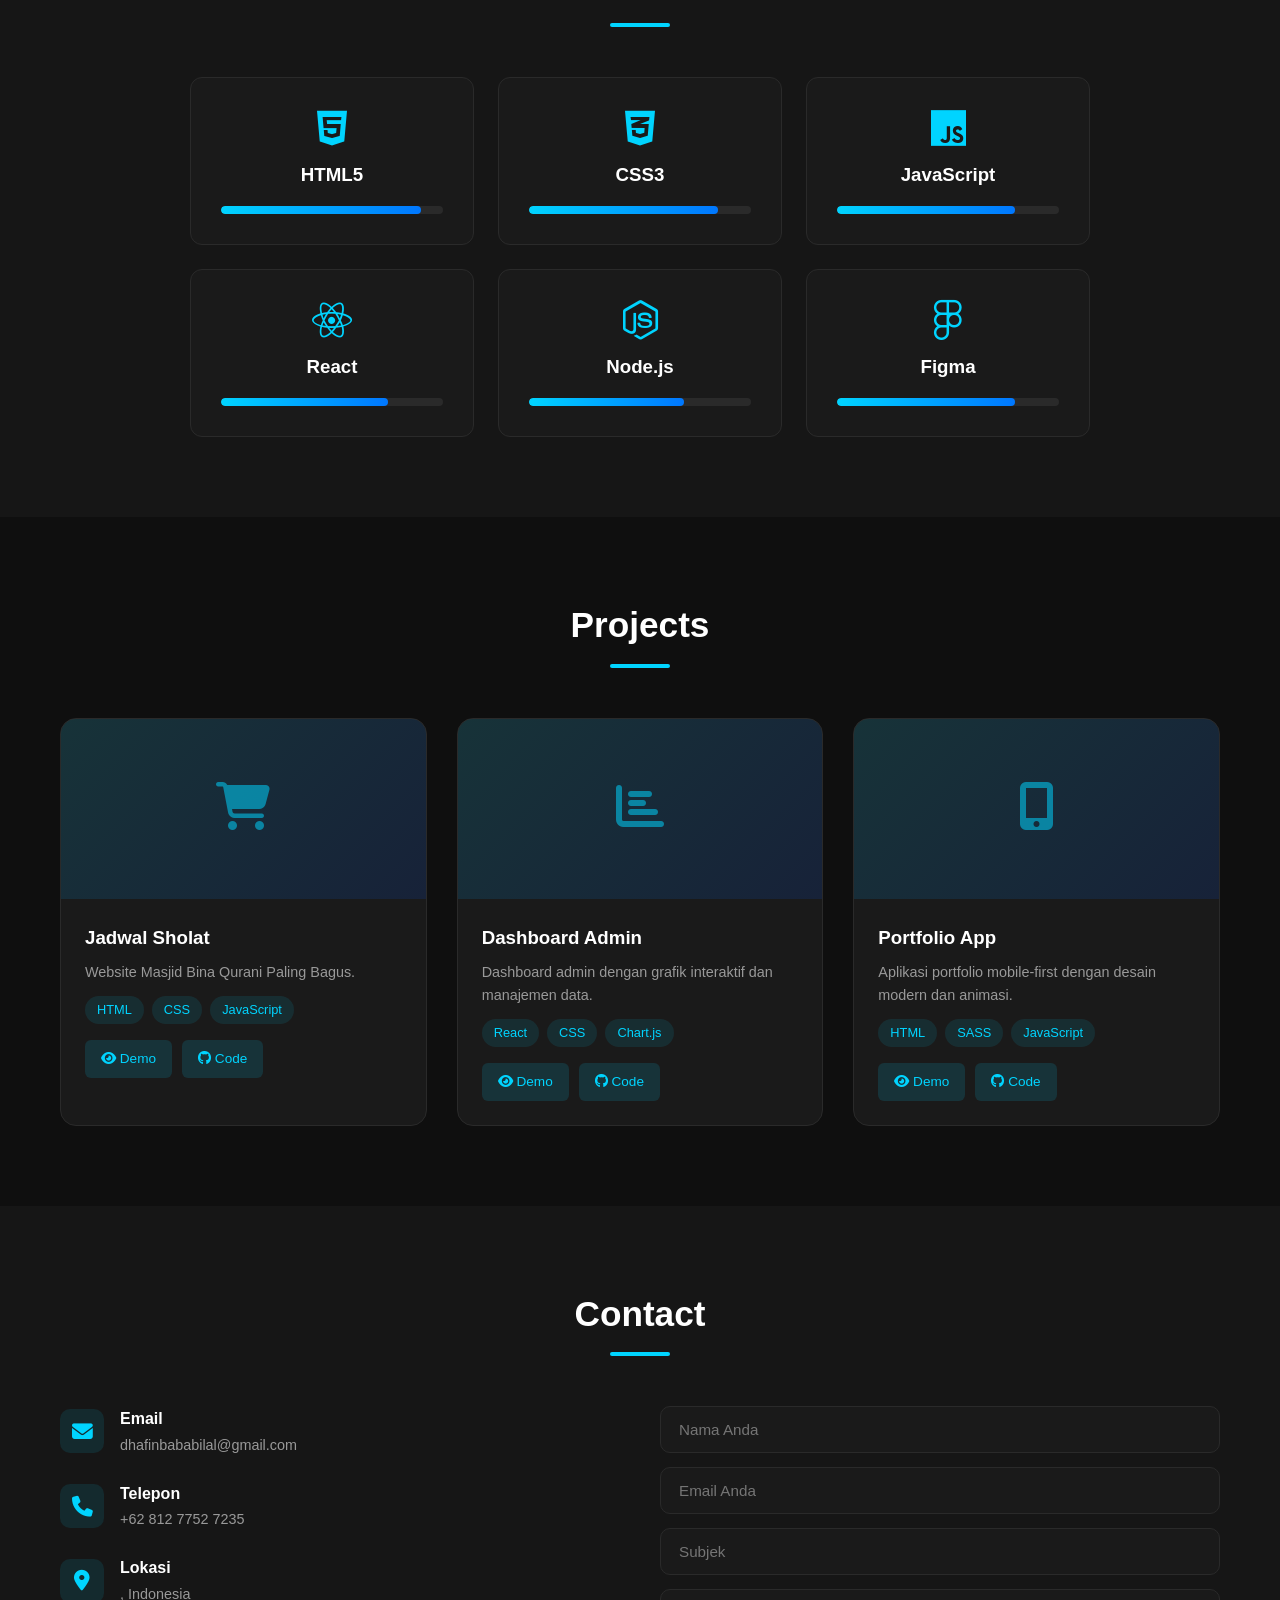
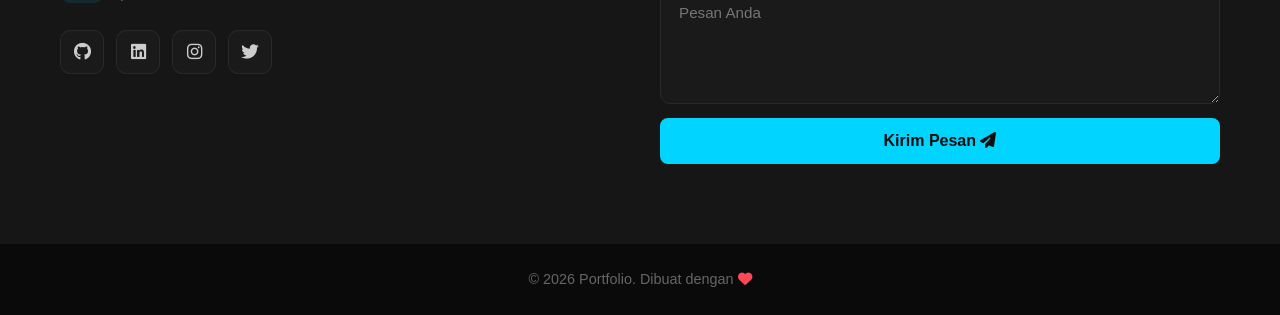
==== commit 98324580: "Modify index.html with new project information Updated project details and added a new project." ====
--- a/index.html
+++ b/index.html
@@ -123,14 +123,14 @@
                     <div class="project-placeholder"><i class="fas fa-shopping-cart"></i></div>
                 </div>
                 <div class="project-info">
-                    <h3>E-Commerce Website</h3>
-                    <p>Website toko online dengan fitur keranjang belanja dan pembayaran.</p>
+                    <h3>Jadwal Sholat</h3>
+                    <p>Website Masjid Bina Qurani Paling Bagus.</p>
                     <div class="tech-tags">
                         <span>HTML</span><span>CSS</span><span>JavaScript</span>
                     </div>
                     <div class="project-links">
-                        <a href="#" class="btn-small"><i class="fas fa-eye"></i> Demo</a>
-                        <a href="#" class="btn-small"><i class="fab fa-github"></i> Code</a>
+                        <a href="https://bilal-dhafin-hibatullah.github.io/JadwalSholat/" class="btn-small"><i class="fas fa-eye"></i> Demo</a>
+                        <a href="https://bilal-dhafin-hibatullah.github.io/JadwalSholat/" class="btn-small"><i class="fab fa-github"></i> Code</a>
                     </div>
                 </div>
             </div>
